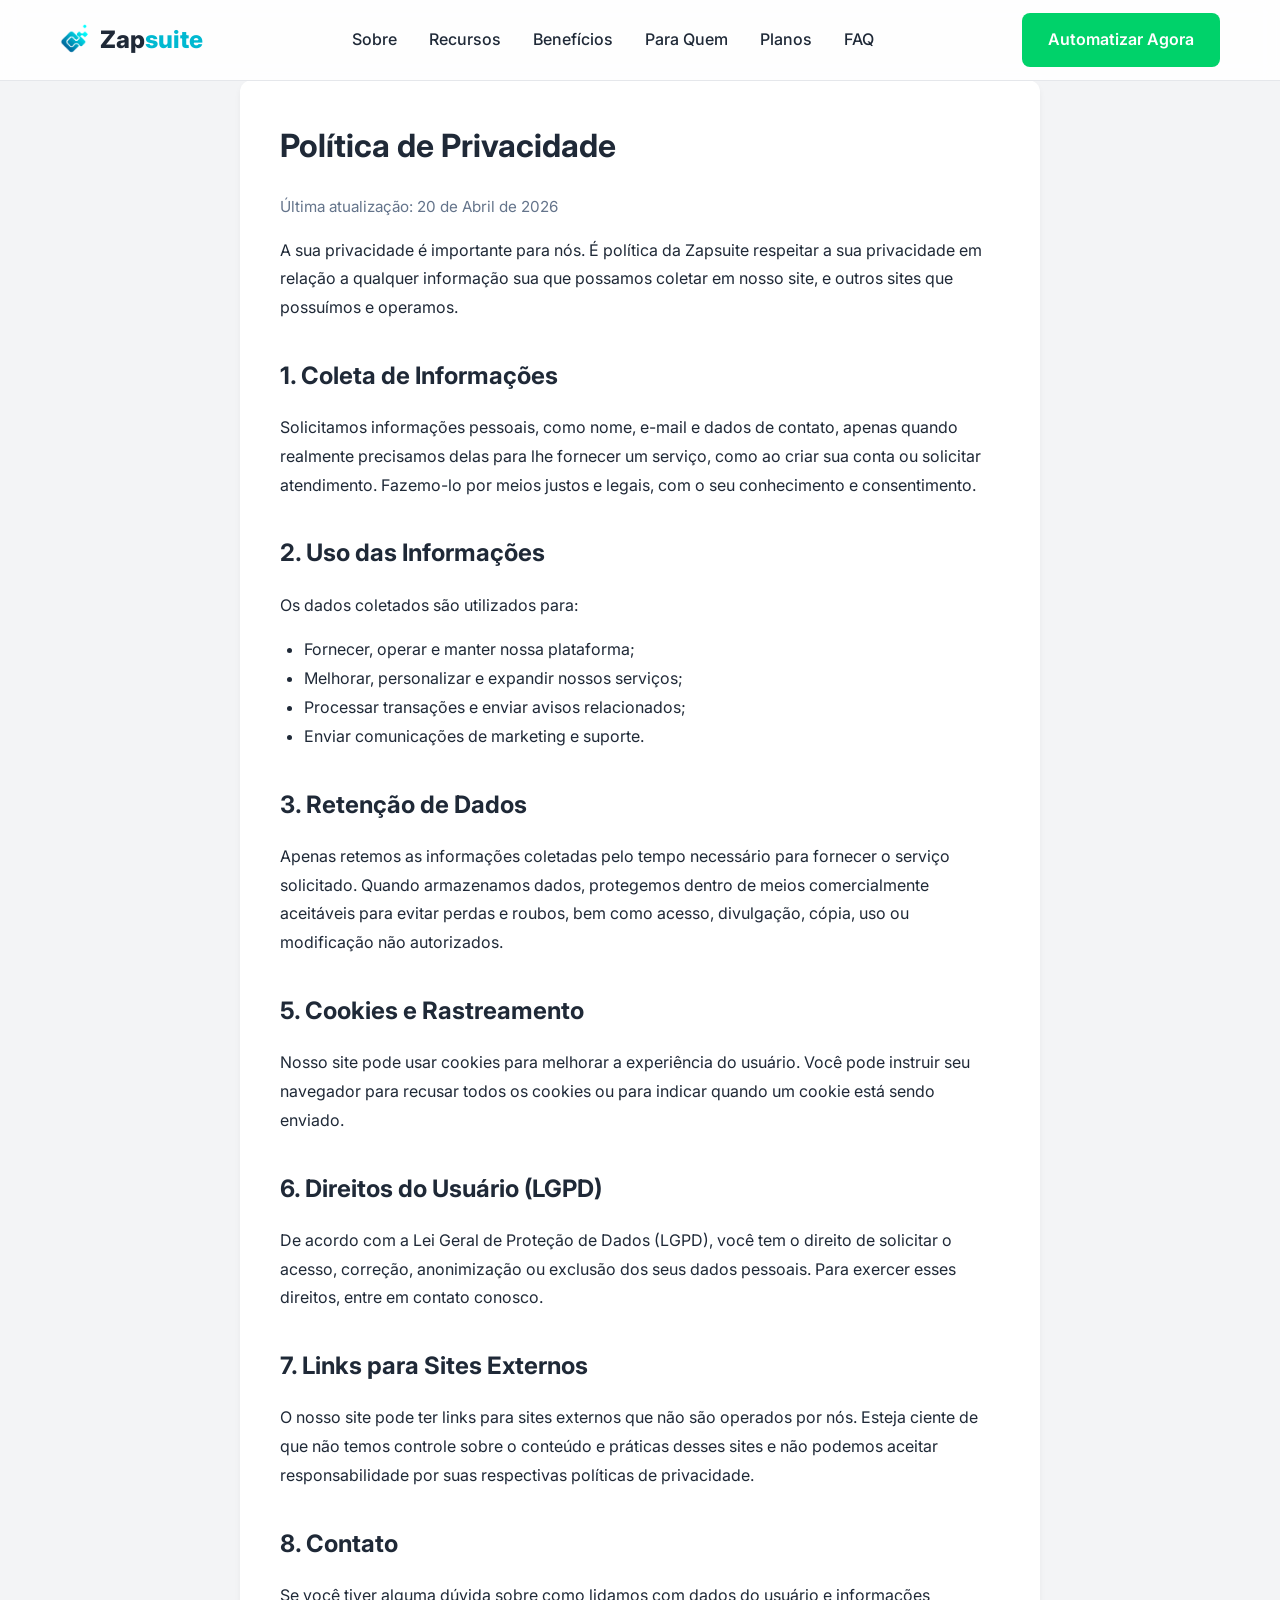
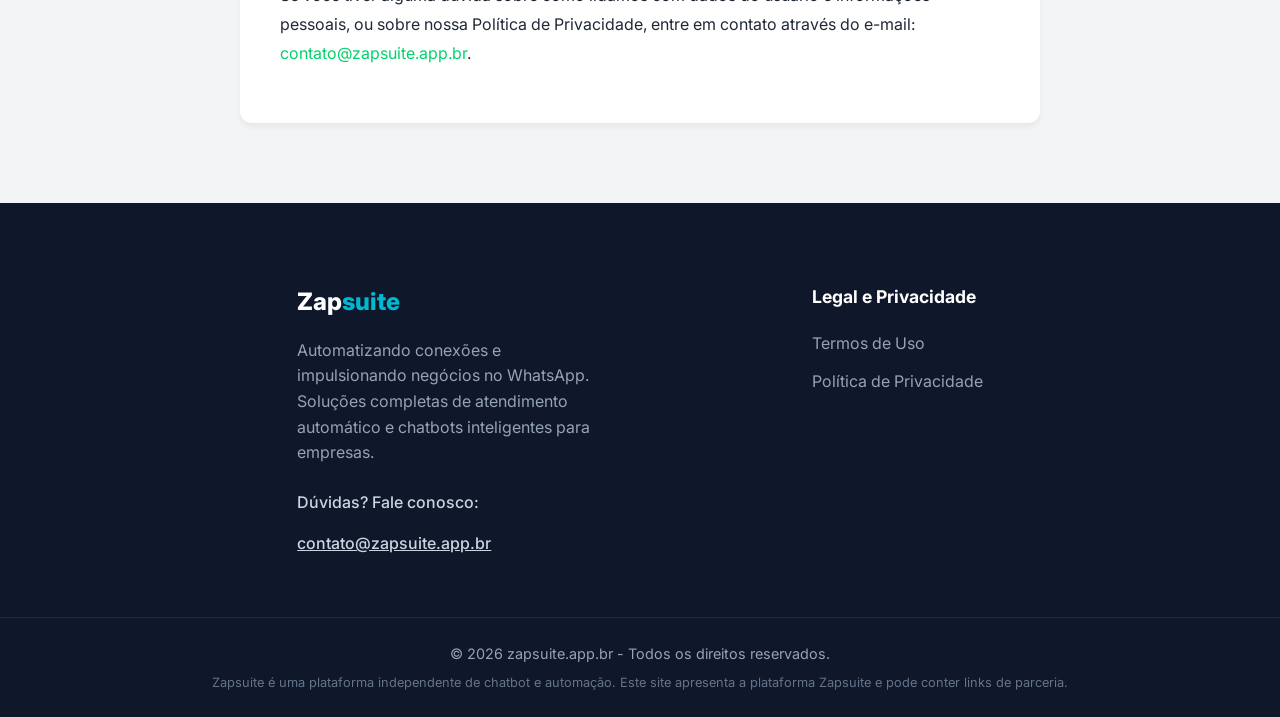
==== politica-de-privacidade.html @ 09e804c0 "Add files via upload" ====
<!DOCTYPE html>
<html lang="pt-BR">

<head>
    <meta charset="UTF-8">
    <meta name="viewport" content="width=device-width, initial-scale=1.0">
    <title>Política de Privacidade | Zapsuite</title>
    <meta name="description"
        content="Política de Privacidade da Zapsuite. Saiba como coletamos, usamos e protegemos seus dados pessoais de acordo com a LGPD.">
    <meta name="robots" content="index, follow">

    <link rel="icon" href="/favicon.ico" sizes="any">
    <link rel="shortcut icon" href="/favicon.ico">
    <link rel="icon" type="image/png" sizes="32x32" href="https://zapsuite.app.br/images/zapsuite-favicon-32x32.png">
    <link rel="icon" type="image/png" sizes="192x192"
        href="https://zapsuite.app.br/images/zapsuite-favicon-192x192.png">
    <link rel="apple-touch-icon" sizes="180x180"
        href="https://zapsuite.app.br/images/zapsuite-apple-touch-icon-180x180.png">

    <link rel="preconnect" href="https://fonts.googleapis.com">
    <link rel="preconnect" href="https://fonts.gstatic.com" crossorigin>
    <link href="https://fonts.googleapis.com/css2?family=Inter:wght@400;500;600;700;800&display=swap" rel="stylesheet">
    <link rel="stylesheet" href="style.css">
</head>

<body>
    <header class="navbar">
        <div class="container nav-container">
            <a href="index.html" class="logo" aria-label="Zapsuite Início">
                <img src="images/zapsuite-logo.png" alt="Zapsuite Logo" class="logo-img">
                <span class="logo-text">Zap<span class="highlight">suite</span></span>
            </a>
            <nav class="nav-menu" aria-label="Menu Principal">
                <ul>
                    <li><a href="index.html#about" title="Sobre o Chatbot Zapsuite">Sobre</a></li>
                    <li><a href="index.html#features" title="Recursos de Automação">Recursos</a></li>
                    <li><a href="index.html#benefits" title="Benefícios da Automação de WhatsApp">Benefícios</a></li>
                    <li><a href="index.html#audience" title="Para quem é a Zapsuite?">Para Quem</a></li>
                    <li><a href="index.html#pricing" title="Planos da Zapsuite">Planos</a></li>
                    <li><a href="index.html#faq" title="Dúvidas Frequentes sobre a Zapsuite">FAQ</a></li>
                </ul>
            </nav>
            <a href="index.html#pricing" class="btn btn-primary nav-btn"
                title="Automatize seu WhatsApp Agora">Automatizar Agora</a>
            <button class="mobile-toggle" aria-label="Abrir Menu Mobile">
                <span></span>
                <span></span>
                <span></span>
            </button>
        </div>
    </header>

    <main class="section-padding bg-light">
        <div class="container"
            style="max-width: 800px; margin: 0 auto; background: #fff; padding: 40px; border-radius: 12px; box-shadow: 0 4px 6px rgba(0,0,0,0.05);">
            <h1 style="margin-bottom: 24px; color: var(--text-color);">Política de Privacidade</h1>
            <p style="margin-bottom: 16px; color: #64748b; font-size: 0.95rem;">Última atualização: 20 de Abril de 2026
            </p>

            <div style="color: var(--text-color); line-height: 1.8;">
                <p style="margin-bottom: 16px;">A sua privacidade é importante para nós. É política da Zapsuite
                    respeitar a sua privacidade em relação a qualquer informação sua que possamos coletar em nosso site,
                    e outros sites que possuímos e operamos.</p>

                <h2 style="font-size: 1.5rem; margin: 32px 0 16px;">1. Coleta de Informações</h2>
                <p style="margin-bottom: 16px;">Solicitamos informações pessoais, como nome, e-mail e dados de contato,
                    apenas quando realmente precisamos delas para lhe fornecer um serviço, como ao criar sua conta ou
                    solicitar atendimento. Fazemo-lo por meios justos e legais, com o seu conhecimento e consentimento.
                </p>

                <h2 style="font-size: 1.5rem; margin: 32px 0 16px;">2. Uso das Informações</h2>
                <p style="margin-bottom: 16px;">Os dados coletados são utilizados para:</p>
                <ul style="list-style-type: disc; margin-left: 24px; margin-bottom: 16px;">
                    <li>Fornecer, operar e manter nossa plataforma;</li>
                    <li>Melhorar, personalizar e expandir nossos serviços;</li>
                    <li>Processar transações e enviar avisos relacionados;</li>
                    <li>Enviar comunicações de marketing e suporte.</li>
                </ul>

                <h2 style="font-size: 1.5rem; margin: 32px 0 16px;">3. Retenção de Dados</h2>
                <p style="margin-bottom: 16px;">Apenas retemos as informações coletadas pelo tempo necessário para
                    fornecer o serviço solicitado. Quando armazenamos dados, protegemos dentro de meios comercialmente
                    aceitáveis para evitar perdas e roubos, bem como acesso, divulgação, cópia, uso ou modificação não
                    autorizados.</p>

                <h2 style="font-size: 1.5rem; margin: 32px 0 16px;">5. Cookies e Rastreamento</h2>
                <p style="margin-bottom: 16px;">Nosso site pode usar cookies para melhorar a experiência do usuário.
                    Você pode instruir seu navegador para recusar todos os cookies ou para indicar quando um cookie está
                    sendo enviado.</p>

                <h2 style="font-size: 1.5rem; margin: 32px 0 16px;">6. Direitos do Usuário (LGPD)</h2>
                <p style="margin-bottom: 16px;">De acordo com a Lei Geral de Proteção de Dados (LGPD), você tem o
                    direito de solicitar o acesso, correção, anonimização ou exclusão dos seus dados pessoais. Para
                    exercer esses direitos, entre em contato conosco.</p>

                <h2 style="font-size: 1.5rem; margin: 32px 0 16px;">7. Links para Sites Externos</h2>
                <p style="margin-bottom: 16px;">O nosso site pode ter links para sites externos que não são operados por
                    nós. Esteja ciente de que não temos controle sobre o conteúdo e práticas desses sites e não podemos
                    aceitar responsabilidade por suas respectivas políticas de privacidade.</p>

                <h2 style="font-size: 1.5rem; margin: 32px 0 16px;">8. Contato</h2>
                <p style="margin-bottom: 16px;">Se você tiver alguma dúvida sobre como lidamos com dados do usuário e
                    informações pessoais, ou sobre nossa Política de Privacidade, entre em contato através do e-mail: <a
                        href="mailto:contato@zapsuite.app.br"
                        style="color: var(--primary-color);">contato@zapsuite.app.br</a>.</p>
            </div>
        </div>
    </main>

    <footer class="footer">
        <div class="container footer-container">
            <div class="footer-brand">
                <a href="index.html" class="logo" aria-label="Zapsuite Footer Logo">
                    <span class="logo-text">Zap<span class="highlight">suite</span></span>
                </a>
                <p>Automatizando conexões e impulsionando negócios no WhatsApp. Soluções completas de atendimento
                    automático e chatbots inteligentes para empresas.</p>
                <address class="contact-info mt-4" style="font-style: normal;">
                    <p>Dúvidas? Fale conosco:</p>
                    <p><a href="mailto:contato@zapsuite.app.br"
                            style="color: #cbd5e1; text-decoration: underline;">contato@zapsuite.app.br</a></p>
                </address>
            </div>
            <nav class="footer-links" aria-label="Navegação do Rodapé">
                <div class="link-group">
                    <h4>Legal e Privacidade</h4>
                    <ul>
                        <li><a href="termos-de-uso.html">Termos de Uso</a></li>
                        <li><a href="politica-de-privacidade.html">Política de Privacidade</a></li>
                    </ul>
                </div>
            </nav>
        </div>
        <div class="footer-bottom">
            <div class="container">
                <p>&copy; 2026 zapsuite.app.br - Todos os direitos reservados.</p>
                <p class="copyright-notice">Zapsuite é uma plataforma independente de chatbot e automação. Este site
                    apresenta a plataforma Zapsuite e pode conter links de parceria.</p>
            </div>
        </div>
    </footer>

    <script src="script.js"></script>
</body>

</html>
---- style.css ----
/* Variables */
:root {
    --primary-color: #00d26a; /* WhatsApp green */
    --primary-dark: #00b359;
    --primary-light: #e6fcf0;
    --secondary-color: #0066ff; /* Deep blue */
    --secondary-dark: #0052cc;
    --text-color: #1f2937;
    --text-muted: #6b7280;
    --bg-color: #ffffff;
    --bg-light: #f3f4f6;
    --card-bg: #ffffff;
    --border-color: #e5e7eb;
    --shadow-sm: 0 1px 2px 0 rgba(0, 0, 0, 0.05);
    --shadow-md: 0 4px 6px -1px rgba(0, 0, 0, 0.1), 0 2px 4px -1px rgba(0, 0, 0, 0.06);
    --shadow-lg: 0 10px 15px -3px rgba(0, 0, 0, 0.1), 0 4px 6px -2px rgba(0, 0, 0, 0.05);
    --shadow-hover: 0 20px 25px -5px rgba(0, 0, 0, 0.1), 0 10px 10px -5px rgba(0, 0, 0, 0.04);
    --transition: all 0.3s ease;
}

/* Reset & Base Styles */
* { margin: 0; padding: 0; box-sizing: border-box; }
html { scroll-behavior: smooth; }
body { font-family: 'Inter', sans-serif; color: var(--text-color); background-color: var(--bg-color); line-height: 1.6; overflow-x: hidden; }
a { text-decoration: none; color: inherit; transition: var(--transition); }
ul { list-style: none; }
img { max-width: 100%; height: auto; display: block; }
.container { max-width: 1200px; margin: 0 auto; padding: 0 20px; }
.section-padding { padding: 80px 0; }
.bg-light { background-color: var(--bg-light); }
.text-center { text-align: center; }
.highlight { color: var(--primary-color); }
.logo-text .highlight { color: #00B9D1; }
.highlight-blue { color: var(--secondary-color); }
.mt-4 { margin-top: 24px; }

/* Buttons */
.btn { display: inline-flex; align-items: center; justify-content: center; padding: 12px 24px; border-radius: 8px; font-weight: 600; cursor: pointer; transition: var(--transition); border: 2px solid transparent; }
.btn-primary { background-color: var(--primary-color); color: white; }
.btn-primary:hover { background-color: var(--primary-dark); transform: translateY(-2px); box-shadow: 0 4px 12px rgba(0, 210, 106, 0.3); }
.btn-outline { background-color: transparent; color: var(--secondary-color); border-color: var(--secondary-color); }
.btn-outline:hover { background-color: var(--secondary-color); color: white; transform: translateY(-2px); }
.btn-lg { padding: 16px 32px; font-size: 1.1rem; }
.btn-block { display: flex; width: 100%; }

/* Navbar */
.navbar { position: fixed; top: 0; left: 0; width: 100%; background: rgba(255, 255, 255, 0.9); backdrop-filter: blur(10px); z-index: 1000; border-bottom: 1px solid var(--border-color); transition: var(--transition); }
.nav-container { display: flex; align-items: center; justify-content: space-between; height: 80px; }
.logo { font-size: 1.5rem; font-weight: 800; display: flex; align-items: center; gap: 8px; }
.logo-img { width: 32px; height: 32px; object-fit: contain; }
.nav-menu ul { display: flex; gap: 32px; }
.nav-menu a { font-weight: 500; color: var(--text-color); }
.nav-menu a:hover { color: var(--primary-color); }
.mobile-toggle { display: none; background: none; border: none; cursor: pointer; flex-direction: column; gap: 6px; }
.mobile-toggle span { display: block; width: 25px; height: 3px; background-color: var(--text-color); border-radius: 3px; transition: var(--transition); }

/* Hero Section */
.hero { padding: 160px 0 80px; background: linear-gradient(135deg, rgba(255,255,255,1) 0%, rgba(243,244,246,1) 100%); position: relative; overflow: hidden; }
.hero::before { content: ''; position: absolute; top: -10%; right: -5%; width: 500px; height: 500px; background: radial-gradient(circle, rgba(0,210,106,0.1) 0%, rgba(255,255,255,0) 70%); z-index: 0; }
.hero-container { display: flex; align-items: center; gap: 60px; position: relative; z-index: 1; }
.hero-content { flex: 1; }
.badge { display: inline-block; padding: 6px 12px; background-color: var(--primary-light); color: var(--primary-dark); border-radius: 20px; font-size: 0.875rem; font-weight: 600; margin-bottom: 24px; }
.hero-title { font-size: 3.5rem; font-weight: 800; line-height: 1.2; margin-bottom: 24px; letter-spacing: -1px; }
.hero-subtitle { font-size: 1.25rem; color: var(--text-muted); margin-bottom: 40px; max-width: 90%; }
.hero-actions { display: flex; gap: 16px; margin-bottom: 48px; }
.stats { display: flex; gap: 40px; }
.stat-item strong { display: block; font-size: 2rem; font-weight: 800; color: var(--text-color); }
.stat-item span { color: var(--text-muted); font-size: 0.875rem; }
.hero-image { flex: 1; position: relative; }
.hero-image img { border-radius: 24px; box-shadow: var(--shadow-hover); transform: perspective(1000px) rotateY(-5deg); transition: var(--transition); }
.hero-image img:hover { transform: perspective(1000px) rotateY(0deg) translateY(-10px); }

/* Shared Headers */
.section-header { margin-bottom: 60px; }
.section-header h2 { font-size: 2.5rem; font-weight: 700; margin-bottom: 16px; }
.section-header p { font-size: 1.1rem; color: var(--text-muted); max-width: 600px; margin: 0 auto; }

/* Pain Points / About */
.pain-grid { display: grid; grid-template-columns: repeat(3, 1fr); gap: 30px; }
.pain-card { background: var(--card-bg); padding: 40px 30px; border-radius: 16px; box-shadow: var(--shadow-sm); border: 1px solid var(--border-color); transition: var(--transition); }
.pain-card:hover { transform: translateY(-5px); box-shadow: var(--shadow-md); border-left: 4px solid #ef4444; }
.pain-icon { font-size: 3rem; margin-bottom: 24px; }
.pain-card h3 { font-size: 1.25rem; margin-bottom: 12px; }
.pain-card p { color: var(--text-muted); }

/* Features */
.features-grid { display: grid; grid-template-columns: repeat(3, 1fr); gap: 30px; margin-bottom: 80px; }
.feature-card { background: var(--card-bg); padding: 40px 30px; border-radius: 16px; box-shadow: var(--shadow-sm); border: 1px solid var(--border-color); transition: var(--transition); }
.feature-card:hover { transform: translateY(-5px); box-shadow: var(--shadow-md); border-color: var(--primary-light); }
.feature-icon { font-size: 3rem; margin-bottom: 24px; }
.feature-card h3 { font-size: 1.25rem; margin-bottom: 12px; }
.feature-card p { color: var(--text-muted); }
.feature-showcase { display: flex; align-items: center; gap: 60px; margin-top: 60px; }
.showcase-image { flex: 1; }
.showcase-image img { border-radius: 16px; box-shadow: var(--shadow-lg); }
.showcase-content { flex: 1; }
.showcase-content h2 { font-size: 2rem; margin-bottom: 20px; }
.showcase-content p { color: var(--text-muted); font-size: 1.1rem; margin-bottom: 24px; }
.feature-list li { display: flex; gap: 16px; margin-bottom: 24px; }
.check-icon { display: flex; align-items: center; justify-content: center; width: 24px; height: 24px; background-color: var(--primary-light); color: var(--primary-color); border-radius: 50%; font-size: 12px; flex-shrink: 0; margin-top: 4px; }
.feature-list strong { display: block; margin-bottom: 4px; color: var(--text-color); }
.feature-list p { color: var(--text-muted); font-size: 0.95rem; }

/* Target Audience */
.audience-grid { display: grid; grid-template-columns: repeat(3, 1fr); gap: 30px; }
.audience-card { background: var(--card-bg); padding: 40px 30px; border-radius: 16px; box-shadow: var(--shadow-sm); border: 1px solid var(--border-color); text-align: center; }
.audience-card h3 { font-size: 1.3rem; margin-bottom: 16px; color: var(--secondary-color); }
.audience-card p { color: var(--text-muted); }
.highlight-card { border: 2px solid var(--primary-color); transform: scale(1.05); box-shadow: var(--shadow-md); }

/* Pricing */
.pricing-grid { display: grid; grid-template-columns: repeat(3, 1fr); gap: 30px; align-items: center; }
.pricing-card { background: var(--card-bg); border-radius: 20px; padding: 40px; box-shadow: var(--shadow-md); border: 1px solid var(--border-color); position: relative; transition: var(--transition); }
.pricing-card:hover { transform: translateY(-10px); box-shadow: var(--shadow-hover); }
.pricing-card.popular { border-color: var(--primary-color); border-width: 2px; transform: scale(1.05); box-shadow: var(--shadow-lg); }
.pricing-card.popular:hover { transform: scale(1.05) translateY(-5px); }
.popular-badge { position: absolute; top: -14px; left: 50%; transform: translateX(-50%); background: var(--primary-color); color: white; padding: 6px 16px; border-radius: 20px; font-size: 0.8rem; font-weight: 600; white-space: nowrap; }
.plan-header { text-align: center; margin-bottom: 30px; padding-bottom: 30px; border-bottom: 1px solid var(--border-color); }
.plan-name { font-size: 1.5rem; font-weight: 700; margin-bottom: 16px; }
.plan-price-cash { font-size: 0.95rem; color: var(--text-muted); font-weight: 500; margin-bottom: -4px; display: block; }
.plan-price { display: flex; align-items: flex-start; justify-content: center; margin-bottom: 16px; }
.currency { font-size: 1.25rem; font-weight: 600; margin-top: 8px; margin-right: 4px; }
.amount { font-size: 3.5rem; font-weight: 800; line-height: 1; }
.period { color: var(--text-muted); margin-top: auto; margin-bottom: 8px; }
.plan-desc { color: var(--text-muted); font-size: 0.9rem; }
.plan-features { margin-bottom: 40px; }
.plan-features li { padding: 12px 0; color: var(--text-color); display: flex; align-items: center; gap: 12px; }
.plan-features li::before { content: '✓'; color: var(--primary-color); font-weight: bold; }
.plan-guarantee { text-align: center; font-size: 0.85rem; color: var(--text-muted); margin-top: 16px; font-weight: 500; }

/* FAQ */
.faq-list { max-width: 800px; margin: 0 auto; display: flex; flex-direction: column; gap: 16px; }
.faq-item { background: var(--card-bg); border-radius: 8px; border: 1px solid var(--border-color); overflow: hidden; }
.faq-question { width: 100%; padding: 20px; display: flex; justify-content: space-between; align-items: center; background: none; border: none; font-size: 1.1rem; font-weight: 600; color: var(--text-color); cursor: pointer; text-align: left; transition: var(--transition); }
.faq-question:hover { background-color: var(--primary-light); }
.faq-icon { font-size: 1.5rem; color: var(--primary-color); transition: transform 0.3s; }
.faq-answer { padding: 0 20px; max-height: 0; overflow: hidden; transition: max-height 0.3s ease-out; }
.faq-answer p { padding-bottom: 20px; color: var(--text-muted); }
.faq-item.active .faq-answer { max-height: 500px; }
.faq-item.active .faq-icon { transform: rotate(45deg); }

/* Footer */
/* Footer */
.footer { background-color: #0f172a; color: white; padding: 80px 0 0; }
.footer-container { display: flex; flex-wrap: wrap; justify-content: space-around; max-width: 900px; margin: 0 auto 60px auto; gap: 40px; }
.footer-brand p { color: #94a3b8; margin-top: 16px; max-width: 300px; }
.contact-info p { color: #cbd5e1; font-weight: 500; }
.link-group h4 { margin-bottom: 20px; font-size: 1.1rem; }
.link-group ul li { margin-bottom: 12px; }
.link-group a { color: #94a3b8; }
.link-group a:hover { color: white; }
.footer-bottom { border-top: 1px solid #1e293b; padding: 24px 0; text-align: center; color: #94a3b8; font-size: 0.9rem; }
.copyright-notice { font-size: 0.8rem; margin-top: 8px; color: #64748b; }

/* Responsive */
@media (max-width: 992px) {
    .hero-title { font-size: 2.5rem; }
    .hero-container { flex-direction: column; text-align: center; }
    .hero-actions { justify-content: center; }
    .stats { justify-content: center; }
    
    .pain-grid, .features-grid, .audience-grid { grid-template-columns: 1fr 1fr; }
    .feature-showcase { flex-direction: column; }
    
    .pricing-grid { grid-template-columns: 1fr; max-width: 500px; margin: 0 auto; gap: 40px; }
    .pricing-card.popular { transform: scale(1); }
    .pricing-card.popular:hover { transform: translateY(-5px); }
    
    .footer-container { grid-template-columns: 1fr 1fr; }
}

@media (max-width: 768px) {
    .nav-btn { display: none; }
    .mobile-toggle { display: flex; }
    .nav-menu { position: absolute; top: 80px; left: 0; width: 100%; background: white; padding: 20px; box-shadow: var(--shadow-md); clip-path: polygon(0 0, 100% 0, 100% 0, 0 0); transition: clip-path 0.4s ease-in-out; }
    .nav-menu.active { clip-path: polygon(0 0, 100% 0, 100% 100%, 0 100%); }
    .nav-menu ul { flex-direction: column; align-items: center; gap: 20px; }
    .pain-grid, .features-grid, .audience-grid { grid-template-columns: 1fr; }
    .hero-actions { flex-direction: column; }
    .footer-container { grid-template-columns: 1fr; text-align: center; }
    .footer-brand p { margin: 16px auto; }
}
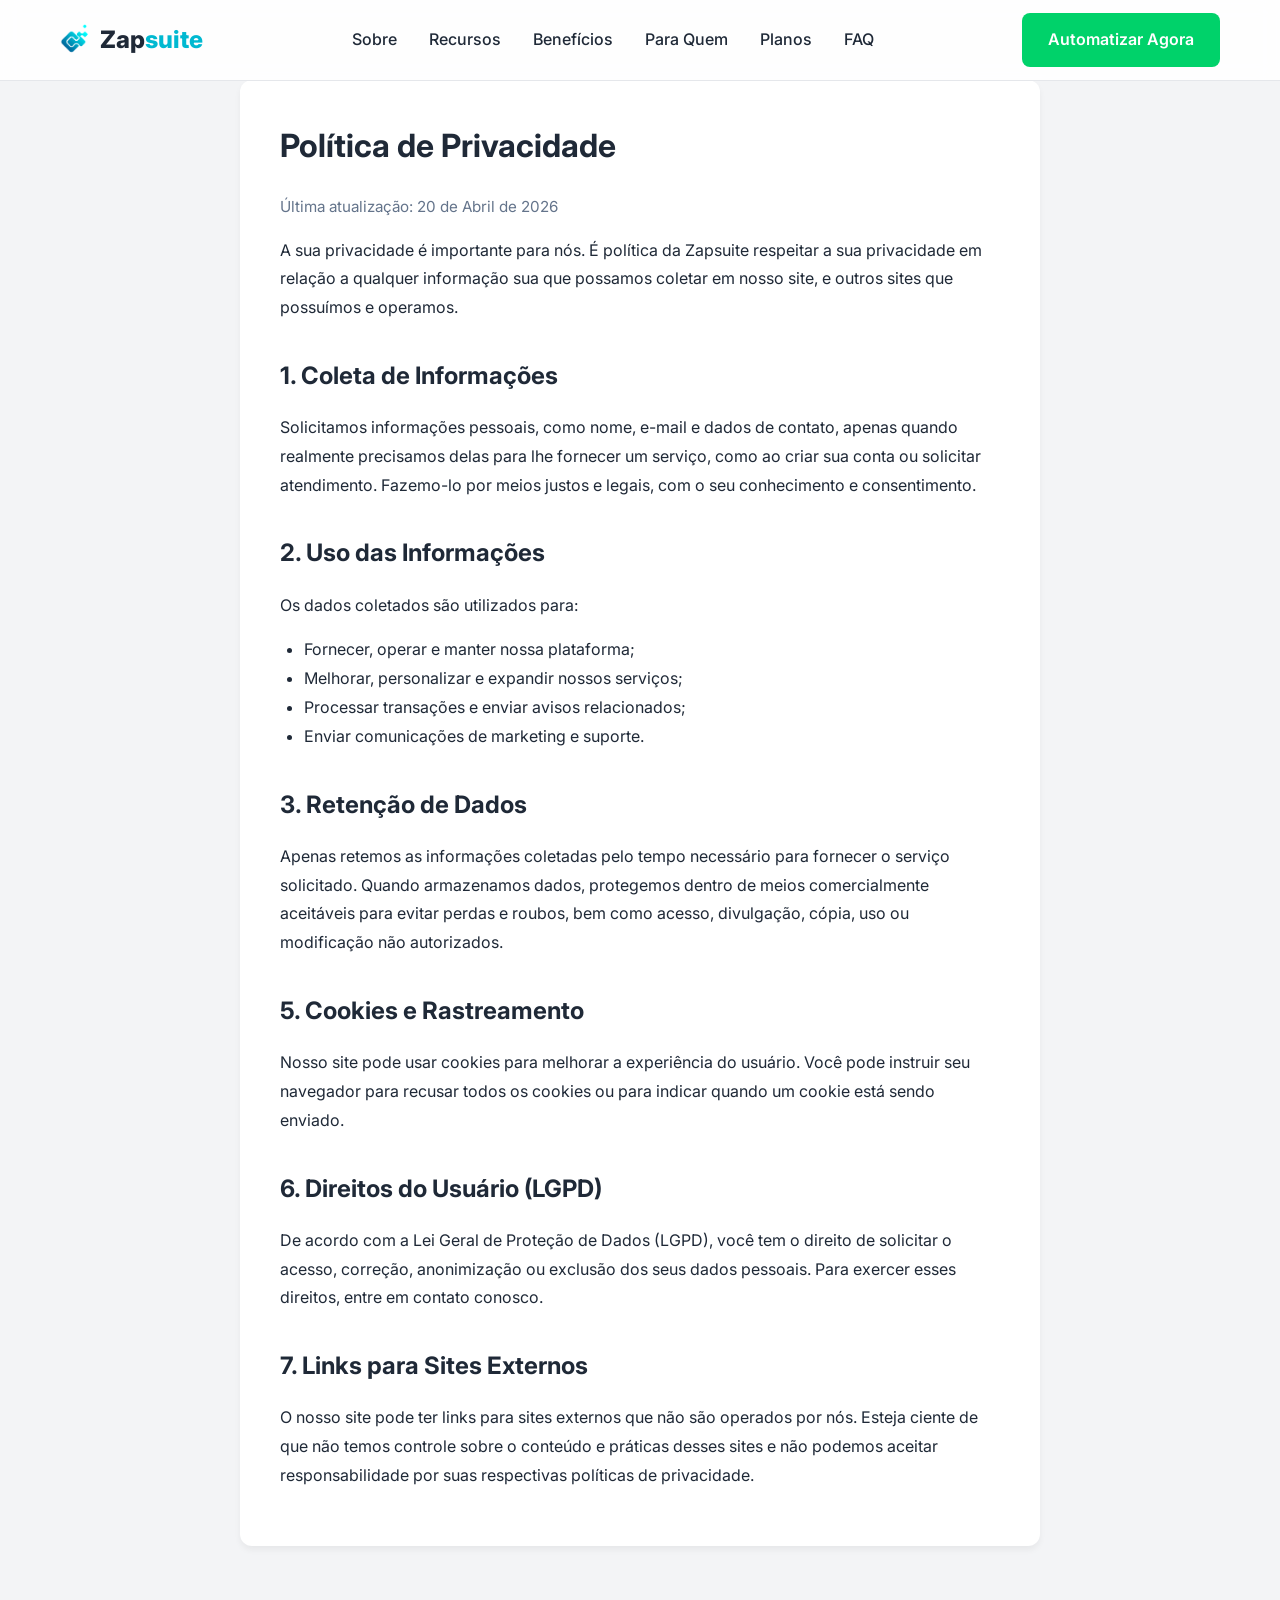
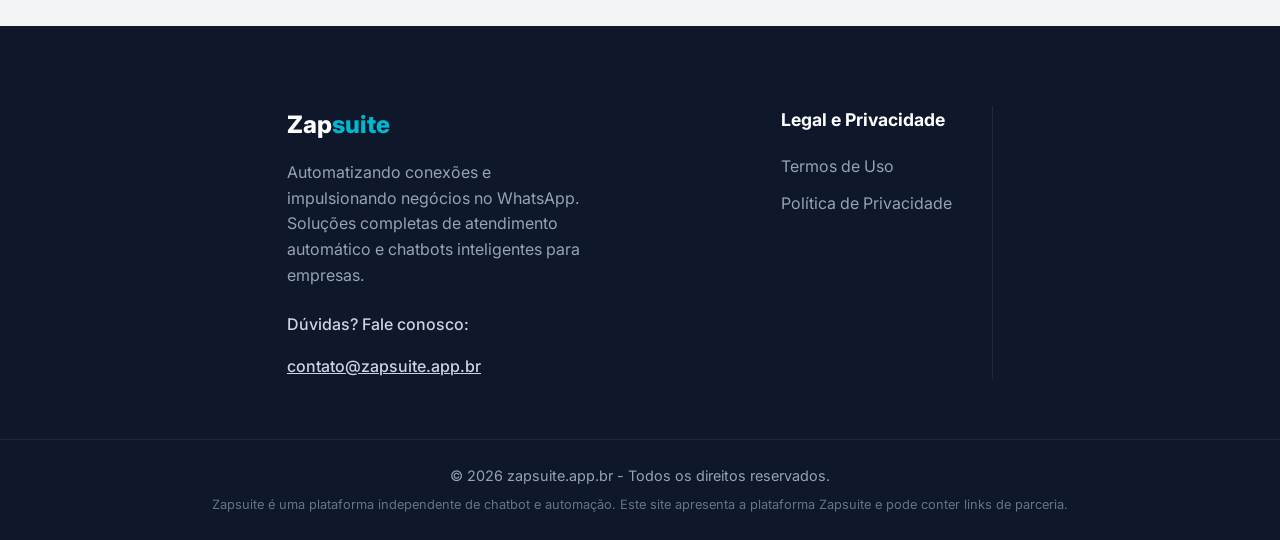
==== commit 9df43085: "Update politica-de-privacidade.html" ====
--- a/politica-de-privacidade.html
+++ b/politica-de-privacidade.html
@@ -97,12 +97,6 @@
                 <p style="margin-bottom: 16px;">O nosso site pode ter links para sites externos que não são operados por
                     nós. Esteja ciente de que não temos controle sobre o conteúdo e práticas desses sites e não podemos
                     aceitar responsabilidade por suas respectivas políticas de privacidade.</p>
-
-                <h2 style="font-size: 1.5rem; margin: 32px 0 16px;">8. Contato</h2>
-                <p style="margin-bottom: 16px;">Se você tiver alguma dúvida sobre como lidamos com dados do usuário e
-                    informações pessoais, ou sobre nossa Política de Privacidade, entre em contato através do e-mail: <a
-                        href="mailto:contato@zapsuite.app.br"
-                        style="color: var(--primary-color);">contato@zapsuite.app.br</a>.</p>
             </div>
         </div>
     </main>
@@ -143,4 +137,4 @@
     <script src="script.js"></script>
 </body>
 
-</html>+</html>
--- a/style.css
+++ b/style.css
@@ -109,8 +109,8 @@
 .highlight-card { border: 2px solid var(--primary-color); transform: scale(1.05); box-shadow: var(--shadow-md); }
 
 /* Pricing */
-.pricing-grid { display: grid; grid-template-columns: repeat(3, 1fr); gap: 30px; align-items: center; }
-.pricing-card { background: var(--card-bg); border-radius: 20px; padding: 40px; box-shadow: var(--shadow-md); border: 1px solid var(--border-color); position: relative; transition: var(--transition); }
+.pricing-grid { display: grid; grid-template-columns: repeat(3, 1fr); gap: 30px; align-items: stretch; }
+.pricing-card { background: var(--card-bg); border-radius: 20px; padding: 40px; box-shadow: var(--shadow-md); border: 1px solid var(--border-color); position: relative; transition: var(--transition); display: flex; flex-direction: column; }
 .pricing-card:hover { transform: translateY(-10px); box-shadow: var(--shadow-hover); }
 .pricing-card.popular { border-color: var(--primary-color); border-width: 2px; transform: scale(1.05); box-shadow: var(--shadow-lg); }
 .pricing-card.popular:hover { transform: scale(1.05) translateY(-5px); }
@@ -123,7 +123,7 @@
 .amount { font-size: 3.5rem; font-weight: 800; line-height: 1; }
 .period { color: var(--text-muted); margin-top: auto; margin-bottom: 8px; }
 .plan-desc { color: var(--text-muted); font-size: 0.9rem; }
-.plan-features { margin-bottom: 40px; }
+.plan-features { margin-bottom: 40px; flex-grow: 1; }
 .plan-features li { padding: 12px 0; color: var(--text-color); display: flex; align-items: center; gap: 12px; }
 .plan-features li::before { content: '✓'; color: var(--primary-color); font-weight: bold; }
 .plan-guarantee { text-align: center; font-size: 0.85rem; color: var(--text-muted); margin-top: 16px; font-weight: 500; }
@@ -145,10 +145,15 @@
 .footer-container { display: flex; flex-wrap: wrap; justify-content: space-around; max-width: 900px; margin: 0 auto 60px auto; gap: 40px; }
 .footer-brand p { color: #94a3b8; margin-top: 16px; max-width: 300px; }
 .contact-info p { color: #cbd5e1; font-weight: 500; }
+.footer-links { display: flex; gap: 40px; flex-wrap: wrap; }
+.link-group:first-child { border-right: 1px solid #1e293b; padding-right: 40px; }
 .link-group h4 { margin-bottom: 20px; font-size: 1.1rem; }
 .link-group ul li { margin-bottom: 12px; }
 .link-group a { color: #94a3b8; }
 .link-group a:hover { color: white; }
+.social-icons { display: flex; gap: 16px; align-items: center; }
+.social-icons a { display: flex; align-items: center; justify-content: center; color: #94a3b8; transition: var(--transition); }
+.social-icons a:hover { color: var(--primary-color); transform: translateY(-2px); }
 .footer-bottom { border-top: 1px solid #1e293b; padding: 24px 0; text-align: center; color: #94a3b8; font-size: 0.9rem; }
 .copyright-notice { font-size: 0.8rem; margin-top: 8px; color: #64748b; }
 
@@ -178,5 +183,7 @@
     .pain-grid, .features-grid, .audience-grid { grid-template-columns: 1fr; }
     .hero-actions { flex-direction: column; }
     .footer-container { grid-template-columns: 1fr; text-align: center; }
+    .footer-links { flex-direction: column; gap: 0; align-items: center; }
+    .link-group:first-child { border-right: none; padding-right: 0; border-bottom: 1px solid #1e293b; padding-bottom: 30px; margin-bottom: 30px; }
     .footer-brand p { margin: 16px auto; }
 }
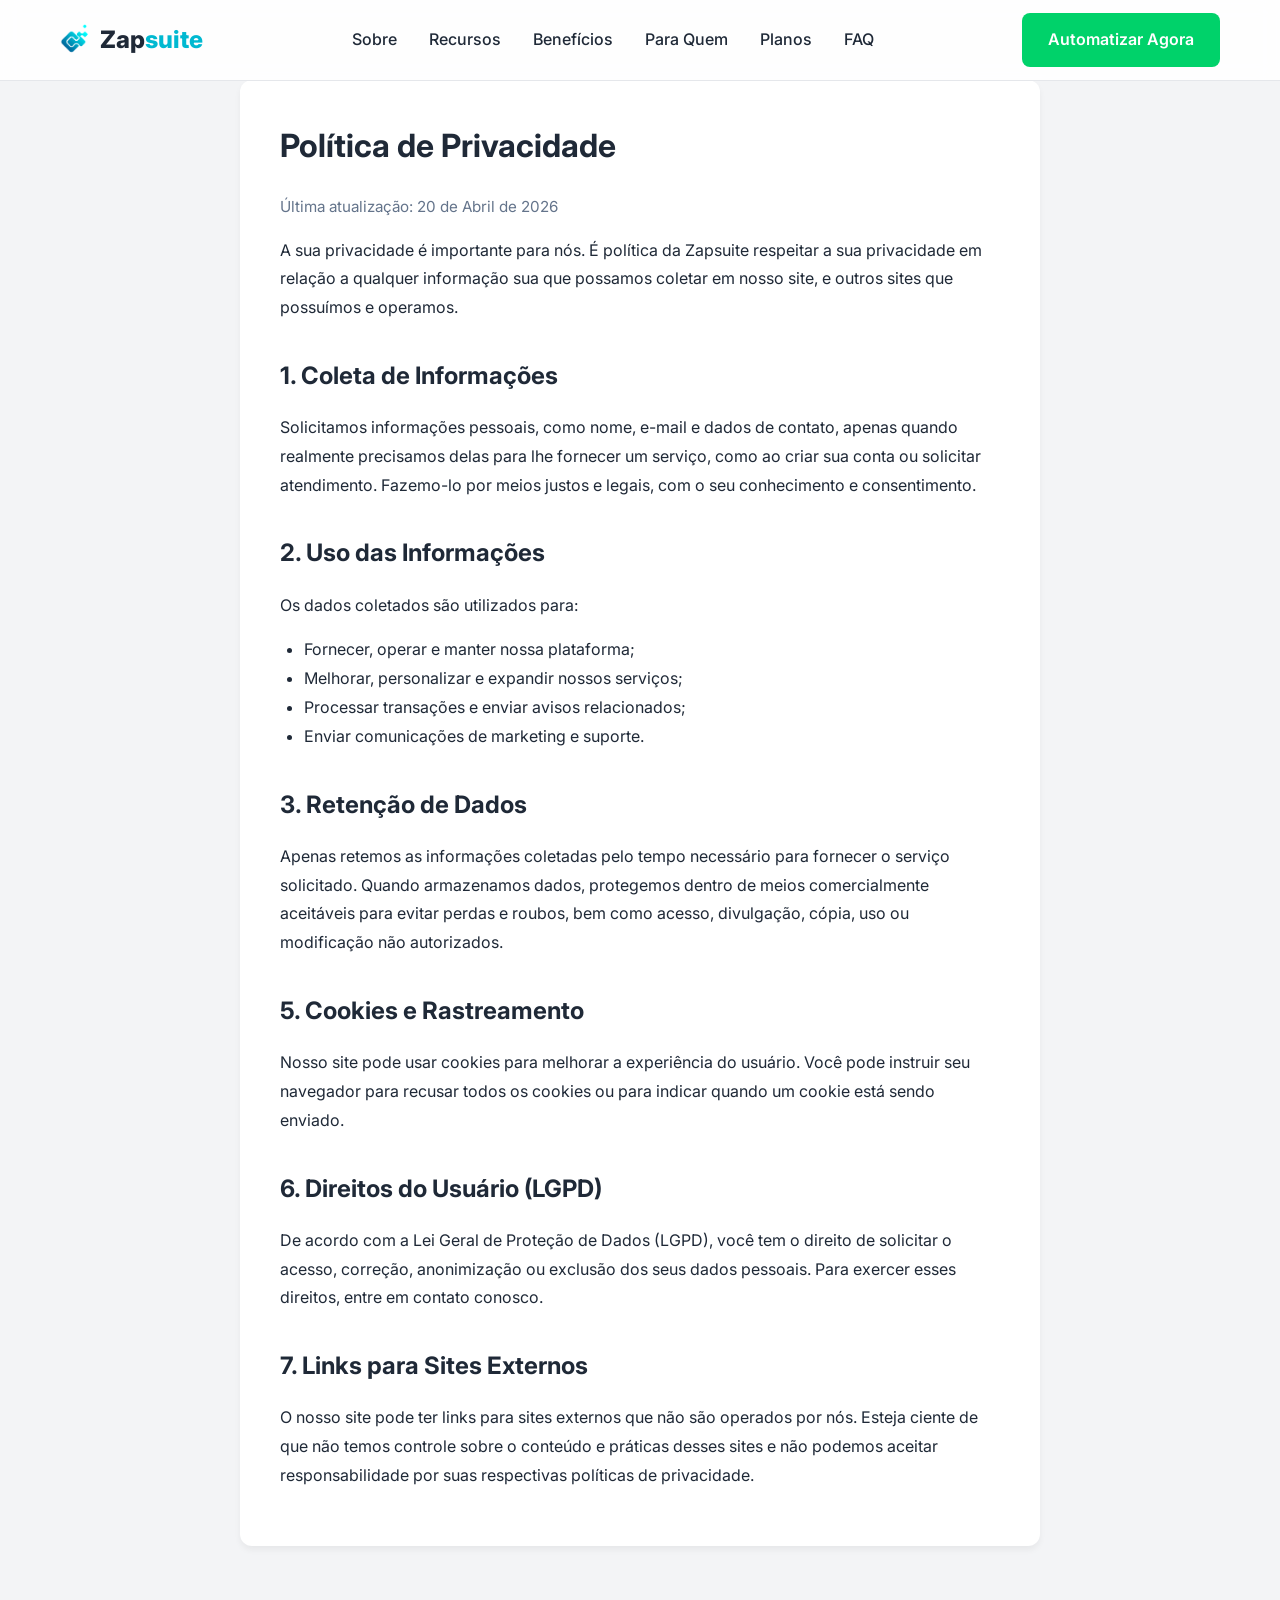
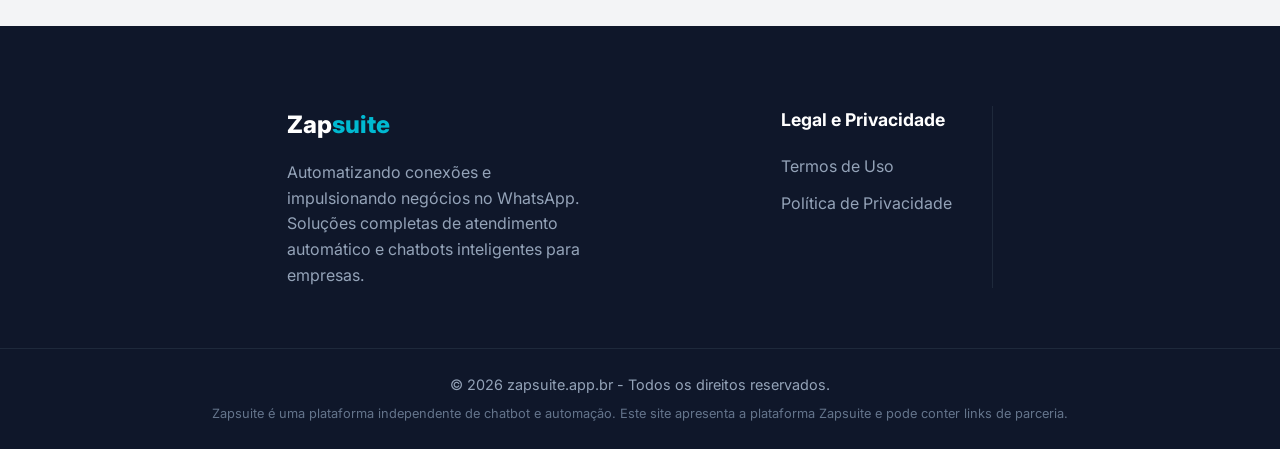
==== commit f7301cd7: "Update politica-de-privacidade.html" ====
--- a/politica-de-privacidade.html
+++ b/politica-de-privacidade.html
@@ -109,11 +109,6 @@
                 </a>
                 <p>Automatizando conexões e impulsionando negócios no WhatsApp. Soluções completas de atendimento
                     automático e chatbots inteligentes para empresas.</p>
-                <address class="contact-info mt-4" style="font-style: normal;">
-                    <p>Dúvidas? Fale conosco:</p>
-                    <p><a href="mailto:contato@zapsuite.app.br"
-                            style="color: #cbd5e1; text-decoration: underline;">contato@zapsuite.app.br</a></p>
-                </address>
             </div>
             <nav class="footer-links" aria-label="Navegação do Rodapé">
                 <div class="link-group">
